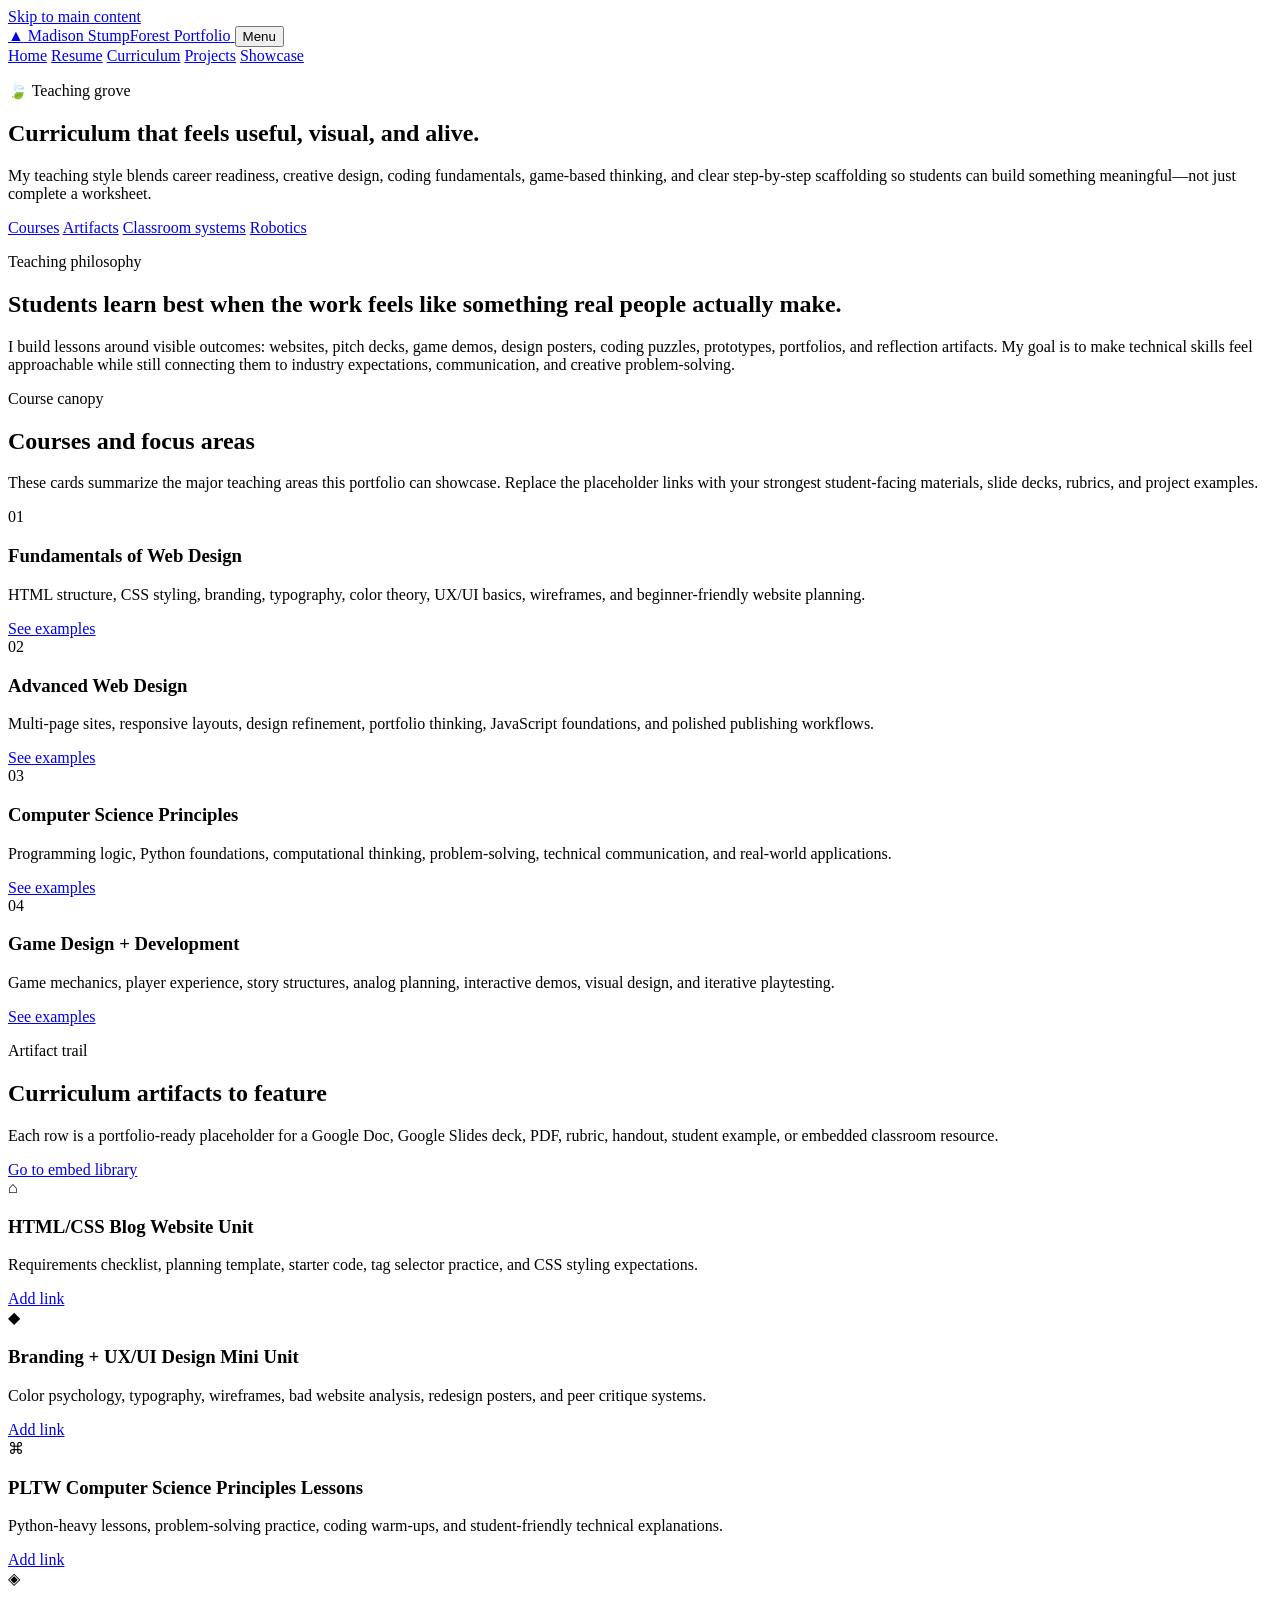
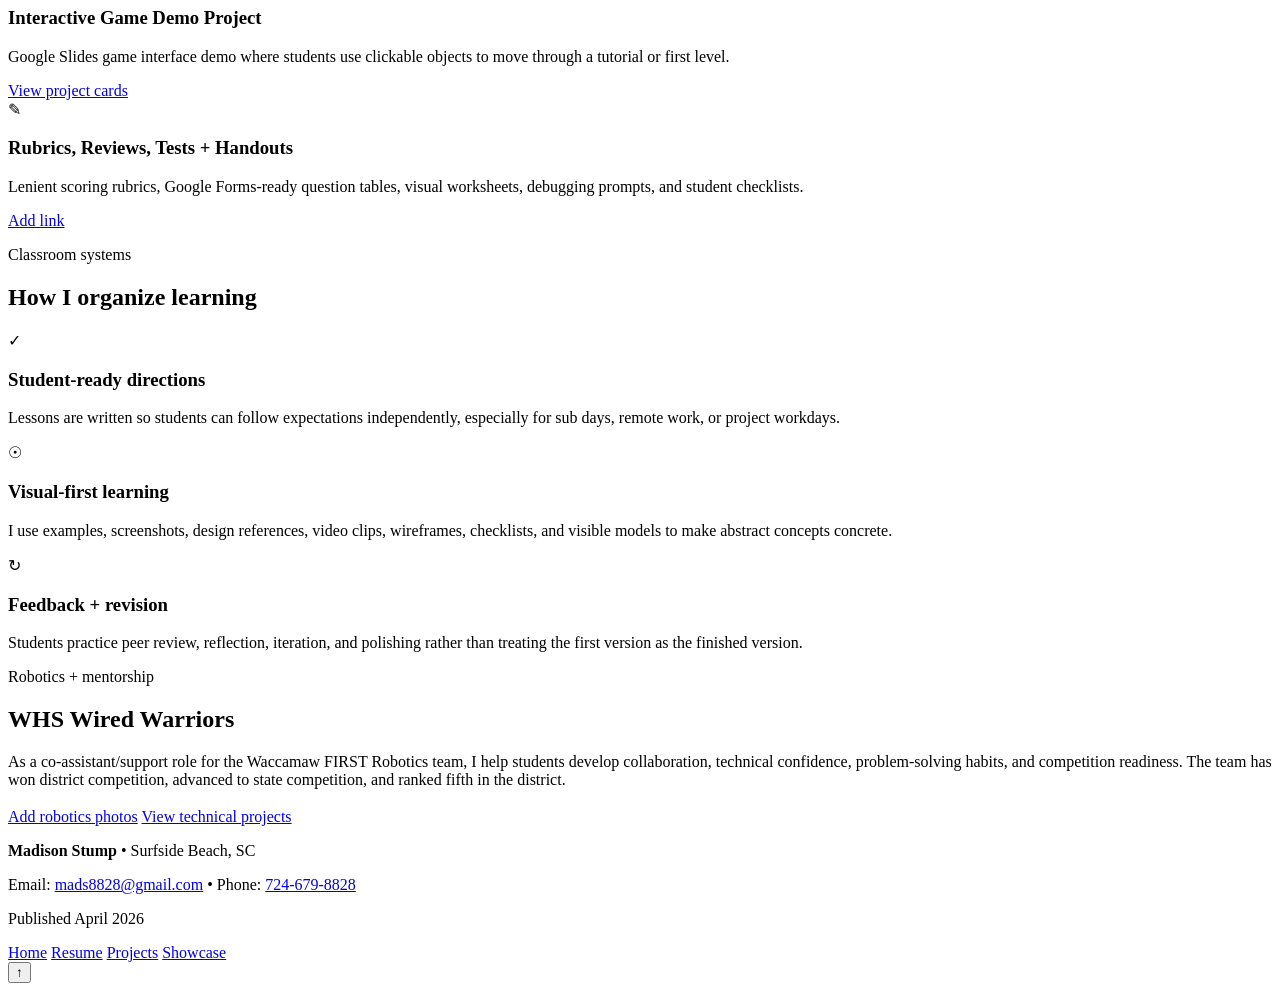
==== curriculum.html @ a7fad54f "Create curriculum.html" ====
<!DOCTYPE html>
<html lang="en">
<head>
  <meta charset="UTF-8" />
  <meta name="viewport" content="width=device-width, initial-scale=1.0" />
  <meta name="description" content="Madison Stump teaching and curriculum portfolio: web design, computer science, game design, robotics, classroom systems, and project-based learning." />
  <title>Curriculum | Madison Stump Forest Portfolio</title>
  <link rel="icon" href="assets/favicon.svg" type="image/svg+xml" />
  <link rel="stylesheet" href="styles.css" />
</head>
<body>
  <a class="skip-link" href="#main">Skip to main content</a>
  <div class="progress-bar" aria-hidden="true"></div>
  <header class="site-header">
    <div class="nav-wrap">
      <a class="brand" href="index.html" aria-label="Madison Stump home">
        <span class="brand-mark">▲</span>
        <span class="brand-text"><span class="brand-name">Madison Stump</span><span class="brand-subtitle">Forest Portfolio</span></span>
      </a>
      <button class="nav-toggle" type="button" aria-expanded="false" aria-controls="site-navigation">Menu</button>
      <nav class="trail-nav" id="site-navigation" aria-label="Main navigation">
        <a href="index.html">Home</a>
        <a href="resume.html">Resume</a>
        <a href="curriculum.html">Curriculum</a>
        <a href="projects.html">Projects</a>
        <a href="showcase.html">Showcase</a>
      </nav>
    </div>
  </header>

  <main id="main">
    <section class="hero compact">
      <div class="hero-copy reveal">
        <p class="eyebrow">🍃 Teaching grove</p>
        <h1 class="page-title">Curriculum that feels <span>useful, visual, and alive.</span></h1>
        <p class="lead">My teaching style blends career readiness, creative design, coding fundamentals, game-based thinking, and clear step-by-step scaffolding so students can build something meaningful—not just complete a worksheet.</p>
        <div class="anchor-buttons">
          <a class="small-button" href="#courses">Courses</a>
          <a class="small-button" href="#curriculum-artifacts">Artifacts</a>
          <a class="small-button" href="#classroom-systems">Classroom systems</a>
          <a class="small-button" href="#robotics">Robotics</a>
        </div>
      </div>
    </section>

    <section class="section" id="teaching-philosophy">
      <div class="glass-panel reveal">
        <p class="section-kicker">Teaching philosophy</p>
        <h2>Students learn best when the work feels like something real people actually make.</h2>
        <p class="section-intro">I build lessons around visible outcomes: websites, pitch decks, game demos, design posters, coding puzzles, prototypes, portfolios, and reflection artifacts. My goal is to make technical skills feel approachable while still connecting them to industry expectations, communication, and creative problem-solving.</p>
      </div>
    </section>

    <section class="section" id="courses">
      <div class="section-header reveal">
        <div>
          <p class="section-kicker">Course canopy</p>
          <h2>Courses and focus areas</h2>
          <p class="section-intro">These cards summarize the major teaching areas this portfolio can showcase. Replace the placeholder links with your strongest student-facing materials, slide decks, rubrics, and project examples.</p>
        </div>
      </div>
      <div class="curriculum-map">
        <article class="card course-card reveal">
          <div>
            <div class="number">01</div>
            <h3>Fundamentals of Web Design</h3>
            <p>HTML structure, CSS styling, branding, typography, color theory, UX/UI basics, wireframes, and beginner-friendly website planning.</p>
          </div>
          <a class="small-button" href="#web-design">See examples</a>
        </article>
        <article class="card course-card reveal">
          <div>
            <div class="number">02</div>
            <h3>Advanced Web Design</h3>
            <p>Multi-page sites, responsive layouts, design refinement, portfolio thinking, JavaScript foundations, and polished publishing workflows.</p>
          </div>
          <a class="small-button" href="#web-design">See examples</a>
        </article>
        <article class="card course-card reveal">
          <div>
            <div class="number">03</div>
            <h3>Computer Science Principles</h3>
            <p>Programming logic, Python foundations, computational thinking, problem-solving, technical communication, and real-world applications.</p>
          </div>
          <a class="small-button" href="#computer-science">See examples</a>
        </article>
        <article class="card course-card reveal" id="game-design">
          <div>
            <div class="number">04</div>
            <h3>Game Design + Development</h3>
            <p>Game mechanics, player experience, story structures, analog planning, interactive demos, visual design, and iterative playtesting.</p>
          </div>
          <a class="small-button" href="#game-artifacts">See examples</a>
        </article>
      </div>
    </section>

    <section class="section" id="curriculum-artifacts">
      <div class="section-header reveal">
        <div>
          <p class="section-kicker">Artifact trail</p>
          <h2>Curriculum artifacts to feature</h2>
          <p class="section-intro">Each row is a portfolio-ready placeholder for a Google Doc, Google Slides deck, PDF, rubric, handout, student example, or embedded classroom resource.</p>
        </div>
        <a class="ghost-button" href="showcase.html#embedded-work">Go to embed library</a>
      </div>
      <div class="artifact-list">
        <article class="artifact-item reveal" id="web-design">
          <div class="artifact-icon">⌂</div>
          <div>
            <h3>HTML/CSS Blog Website Unit</h3>
            <p>Requirements checklist, planning template, starter code, tag selector practice, and CSS styling expectations.</p>
          </div>
          <a class="small-button" href="showcase.html#slides-embed">Add link</a>
        </article>
        <article class="artifact-item reveal">
          <div class="artifact-icon">◆</div>
          <div>
            <h3>Branding + UX/UI Design Mini Unit</h3>
            <p>Color psychology, typography, wireframes, bad website analysis, redesign posters, and peer critique systems.</p>
          </div>
          <a class="small-button" href="showcase.html#doc-embed">Add link</a>
        </article>
        <article class="artifact-item reveal" id="computer-science">
          <div class="artifact-icon">⌘</div>
          <div>
            <h3>PLTW Computer Science Principles Lessons</h3>
            <p>Python-heavy lessons, problem-solving practice, coding warm-ups, and student-friendly technical explanations.</p>
          </div>
          <a class="small-button" href="showcase.html#video-embed">Add link</a>
        </article>
        <article class="artifact-item reveal" id="game-artifacts">
          <div class="artifact-icon">◈</div>
          <div>
            <h3>Interactive Game Demo Project</h3>
            <p>Google Slides game interface demo where students use clickable objects to move through a tutorial or first level.</p>
          </div>
          <a class="small-button" href="projects.html#game-design-projects">View project cards</a>
        </article>
        <article class="artifact-item reveal">
          <div class="artifact-icon">✎</div>
          <div>
            <h3>Rubrics, Reviews, Tests + Handouts</h3>
            <p>Lenient scoring rubrics, Google Forms-ready question tables, visual worksheets, debugging prompts, and student checklists.</p>
          </div>
          <a class="small-button" href="showcase.html#docs-gallery">Add link</a>
        </article>
      </div>
    </section>

    <section class="section" id="classroom-systems">
      <div class="section-header reveal">
        <div>
          <p class="section-kicker">Classroom systems</p>
          <h2>How I organize learning</h2>
        </div>
      </div>
      <div class="grid-3">
        <article class="card reveal">
          <div class="icon-badge">✓</div>
          <h3>Student-ready directions</h3>
          <p>Lessons are written so students can follow expectations independently, especially for sub days, remote work, or project workdays.</p>
        </article>
        <article class="card reveal">
          <div class="icon-badge">☉</div>
          <h3>Visual-first learning</h3>
          <p>I use examples, screenshots, design references, video clips, wireframes, checklists, and visible models to make abstract concepts concrete.</p>
        </article>
        <article class="card reveal">
          <div class="icon-badge">↻</div>
          <h3>Feedback + revision</h3>
          <p>Students practice peer review, reflection, iteration, and polishing rather than treating the first version as the finished version.</p>
        </article>
      </div>
    </section>

    <section class="section" id="robotics">
      <div class="glass-panel reveal">
        <p class="section-kicker">Robotics + mentorship</p>
        <h2>WHS Wired Warriors</h2>
        <p class="section-intro">As a co-assistant/support role for the Waccamaw FIRST Robotics team, I help students develop collaboration, technical confidence, problem-solving habits, and competition readiness. The team has won district competition, advanced to state competition, and ranked fifth in the district.</p>
        <div class="button-row" style="margin-top:1.2rem">
          <a class="forest-button" href="showcase.html#image-gallery">Add robotics photos</a>
          <a class="ghost-button" href="projects.html#technical-projects">View technical projects</a>
        </div>
      </div>
    </section>
  </main>

  <footer class="site-footer">
    <div class="footer-inner">
      <div>
        <p><strong>Madison Stump</strong> • Surfside Beach, SC</p>
        <p>Email: <a href="mailto:mads8828@gmail.com">mads8828@gmail.com</a> • Phone: <a href="tel:17246798828">724-679-8828</a></p>
        <p>Published April 2026</p>
      </div>
      <div class="footer-links">
        <a href="index.html">Home</a>
        <a href="resume.html">Resume</a>
        <a href="projects.html">Projects</a>
        <a href="showcase.html">Showcase</a>
      </div>
    </div>
  </footer>
  <button class="back-to-top" type="button" aria-label="Back to top">↑</button>
  <script src="script.js"></script>
</body>
</html>
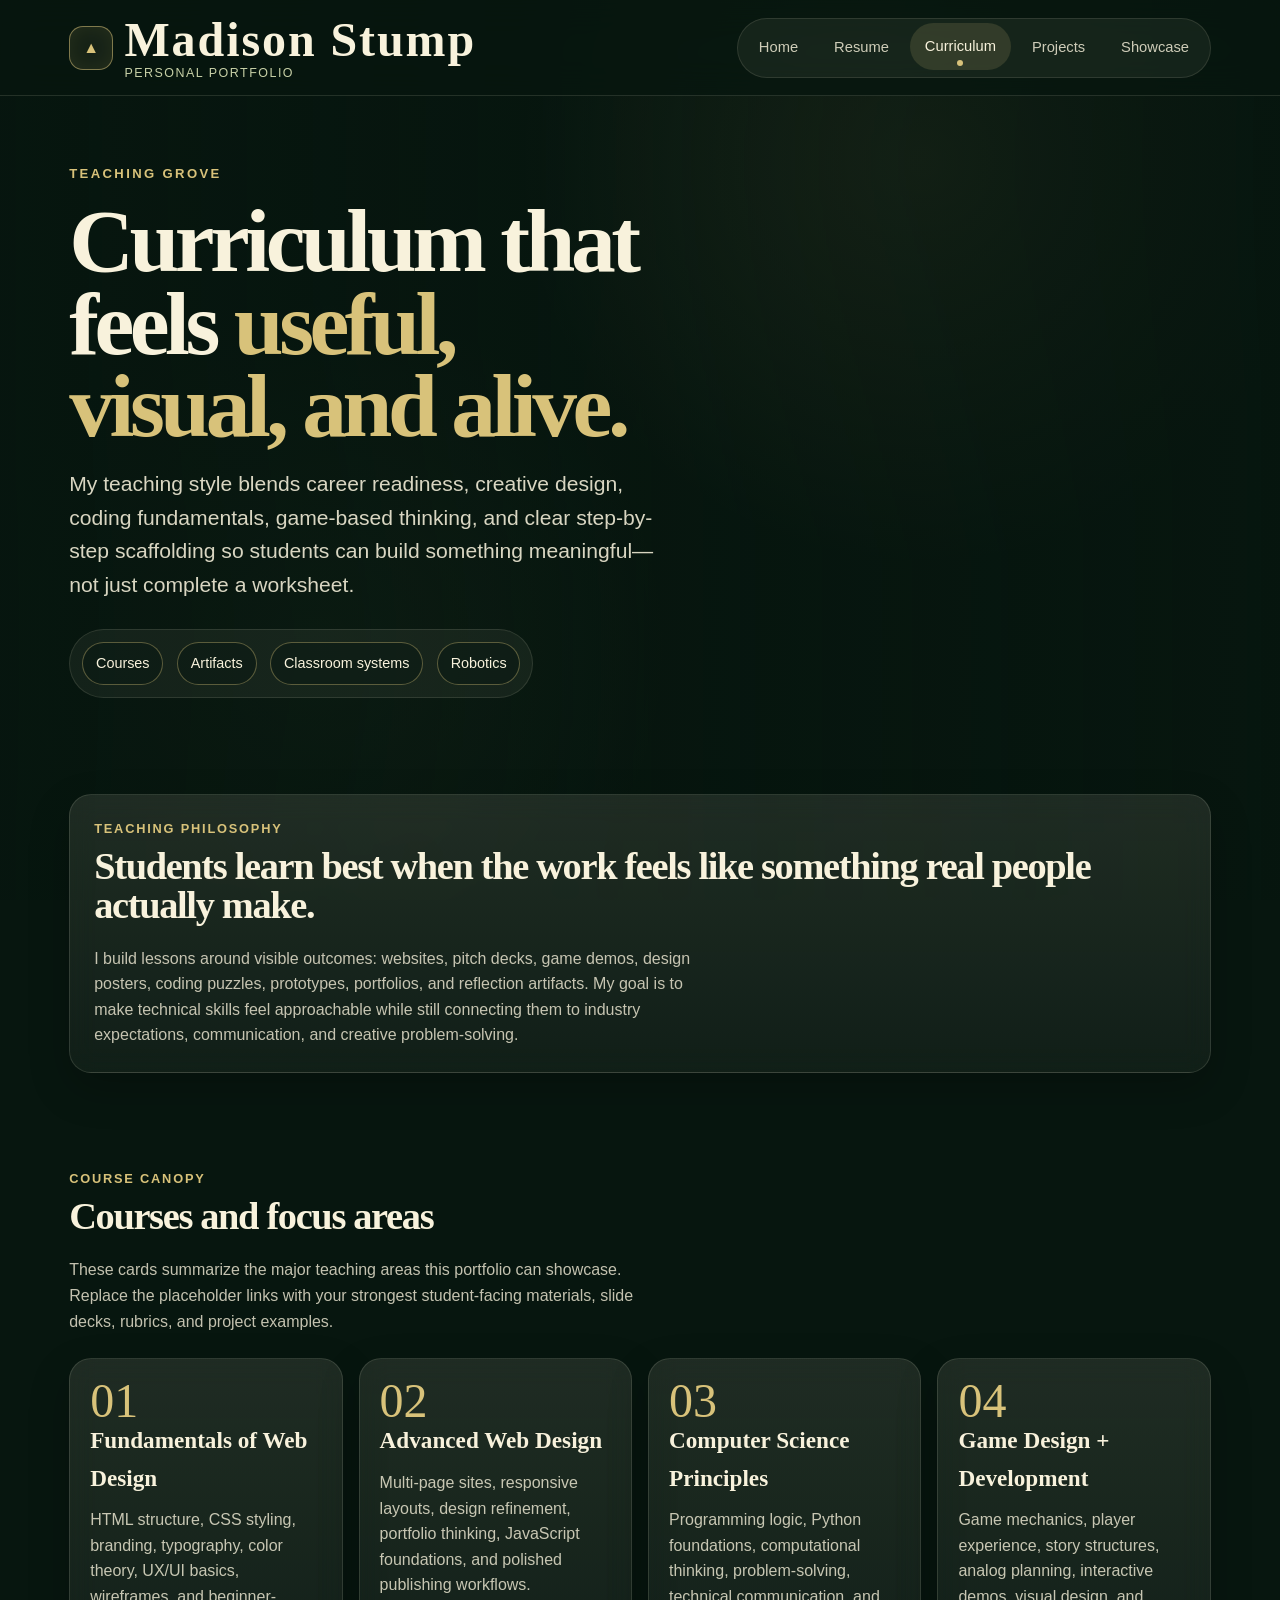
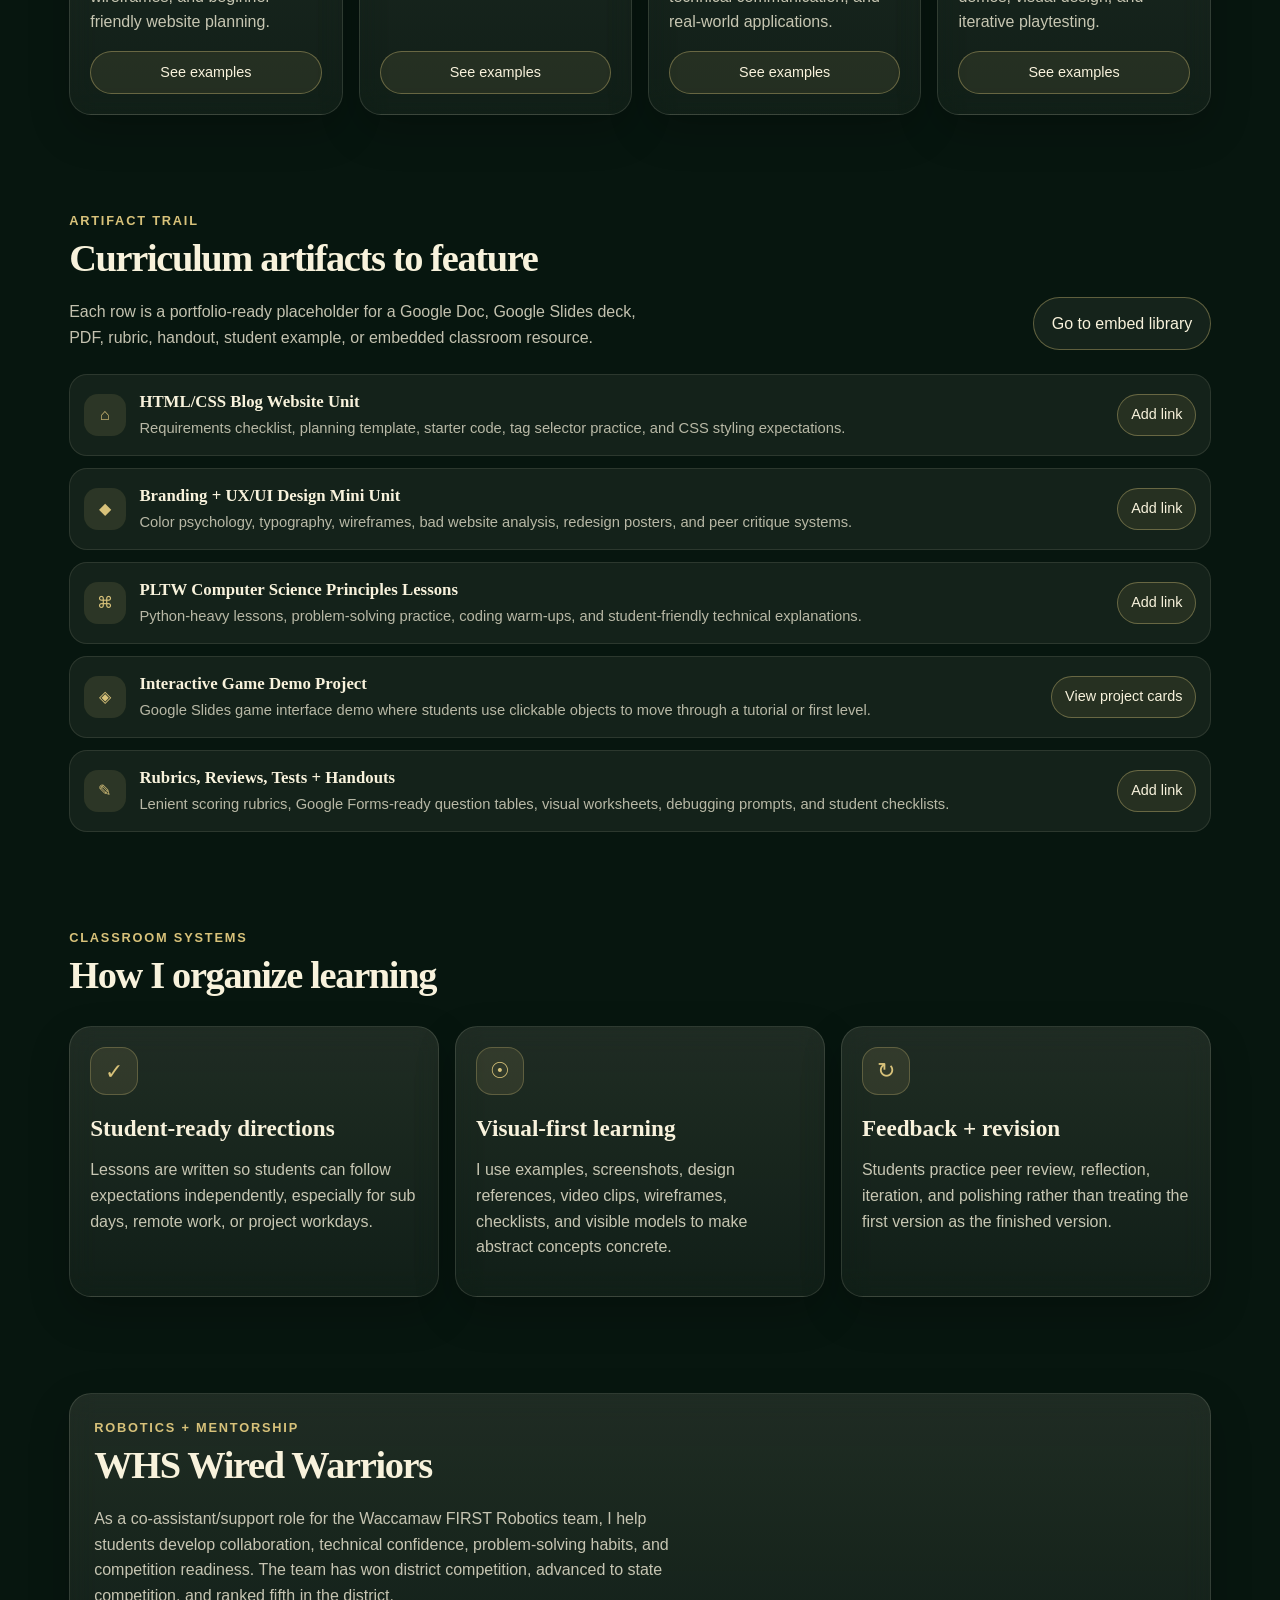
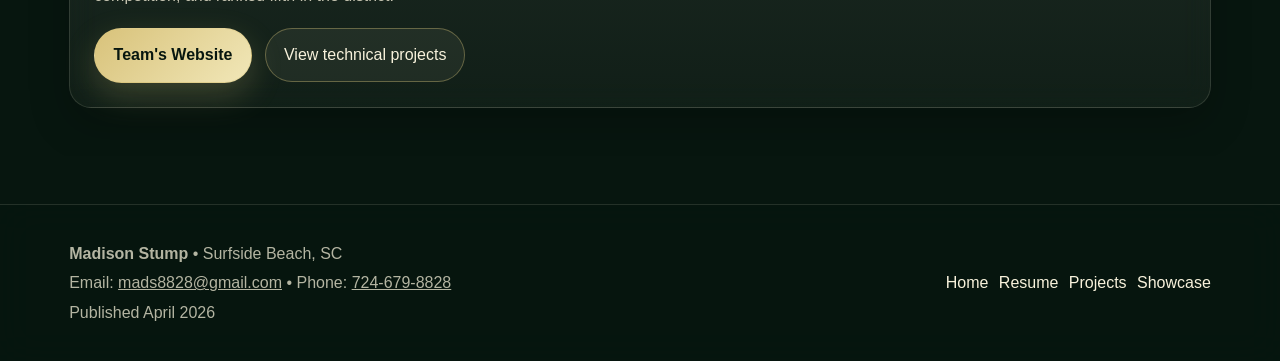
==== commit 8832d0ea: "Update curriculum.html" ====
--- a/curriculum.html
+++ b/curriculum.html
@@ -4,7 +4,7 @@
   <meta charset="UTF-8" />
   <meta name="viewport" content="width=device-width, initial-scale=1.0" />
   <meta name="description" content="Madison Stump teaching and curriculum portfolio: web design, computer science, game design, robotics, classroom systems, and project-based learning." />
-  <title>Curriculum | Madison Stump Forest Portfolio</title>
+  <title>Curriculum | Madison Stump Portfolio</title>
   <link rel="icon" href="assets/favicon.svg" type="image/svg+xml" />
   <link rel="stylesheet" href="styles.css" />
 </head>
@@ -15,7 +15,7 @@
     <div class="nav-wrap">
       <a class="brand" href="index.html" aria-label="Madison Stump home">
         <span class="brand-mark">▲</span>
-        <span class="brand-text"><span class="brand-name">Madison Stump</span><span class="brand-subtitle">Forest Portfolio</span></span>
+        <span class="brand-text"><span class="brand-name">Madison Stump</span><span class="brand-subtitle">Personal Portfolio</span></span>
       </a>
       <button class="nav-toggle" type="button" aria-expanded="false" aria-controls="site-navigation">Menu</button>
       <nav class="trail-nav" id="site-navigation" aria-label="Main navigation">
@@ -31,7 +31,7 @@
   <main id="main">
     <section class="hero compact">
       <div class="hero-copy reveal">
-        <p class="eyebrow">🍃 Teaching grove</p>
+        <p class="eyebrow">Teaching grove</p>
         <h1 class="page-title">Curriculum that feels <span>useful, visual, and alive.</span></h1>
         <p class="lead">My teaching style blends career readiness, creative design, coding fundamentals, game-based thinking, and clear step-by-step scaffolding so students can build something meaningful—not just complete a worksheet.</p>
         <div class="anchor-buttons">
@@ -179,8 +179,9 @@
         <p class="section-kicker">Robotics + mentorship</p>
         <h2>WHS Wired Warriors</h2>
         <p class="section-intro">As a co-assistant/support role for the Waccamaw FIRST Robotics team, I help students develop collaboration, technical confidence, problem-solving habits, and competition readiness. The team has won district competition, advanced to state competition, and ranked fifth in the district.</p>
+        
         <div class="button-row" style="margin-top:1.2rem">
-          <a class="forest-button" href="showcase.html#image-gallery">Add robotics photos</a>
+          <a class="forest-button" href="https://sites.google.com/gcsd.k12.sc.us/whsrobotics/home">Team's Website</a>
           <a class="ghost-button" href="projects.html#technical-projects">View technical projects</a>
         </div>
       </div>
--- a/styles.css
+++ b/styles.css
@@ -0,0 +1,732 @@
+/*
+  Madison Stump Forest Portfolio
+  Editable notes:
+  1. Replace placeholder images in /assets with your own forest overhead photos, project screenshots, and thumbnails.
+  2. Replace placeholder iframe blocks with Google Slides, Docs, YouTube, or Canva embed code.
+  3. Change links marked href="#" to your published work links.
+*/
+
+:root {
+  --pine-950: #07160f;
+  --pine-900: #0a1b12;
+  --pine-850: #102417;
+  --pine-800: #132d20;
+  --pine-700: #1d3e2d;
+  --pine-600: #294f39;
+  --fern-500: #456f4f;
+  --moss-400: #7f965f;
+  --lichen-300: #c7d0a7;
+  --gold-400: #d8c27a;
+  --cream-100: #f8f2dc;
+  --mist: rgba(248, 242, 220, 0.82);
+  --glass: rgba(9, 25, 16, 0.72);
+  --glass-strong: rgba(7, 22, 15, 0.88);
+  --shadow: 0 24px 70px rgba(0, 0, 0, 0.42);
+  --soft-shadow: 0 16px 40px rgba(0, 0, 0, 0.22);
+  --radius-xl: 30px;
+  --radius-lg: 22px;
+  --radius-md: 16px;
+  --serif: Georgia, "Times New Roman", serif;
+  --sans: "Trebuchet MS", Arial, sans-serif;
+  --mono: "Courier New", monospace;
+}
+
+* { box-sizing: border-box; }
+html { scroll-behavior: smooth; }
+body {
+  margin: 0;
+  color: var(--cream-100);
+  font-family: var(--sans);
+  background: var(--pine-950) url("assets/forest-canopy.svg") center / cover fixed;
+  line-height: 1.6;
+  min-height: 100vh;
+}
+body::before {
+  content: "";
+  position: fixed;
+  inset: 0;
+  pointer-events: none;
+  background:
+    linear-gradient(90deg, rgba(7,22,15,.92), rgba(7,22,15,.54), rgba(7,22,15,.88)),
+    radial-gradient(circle at 72% 18%, rgba(216,194,122,.18), transparent 34%),
+    radial-gradient(circle at 25% 72%, rgba(127,150,95,.12), transparent 30%);
+  z-index: -1;
+}
+
+a { color: inherit; }
+img { max-width: 100%; display: block; }
+button, input, textarea { font: inherit; }
+
+.skip-link {
+  position: fixed;
+  left: 1rem;
+  top: -200px;
+  z-index: 999;
+  background: var(--gold-400);
+  color: var(--pine-950);
+  padding: .8rem 1rem;
+  border-radius: 999px;
+  transition: top .2s ease;
+}
+.skip-link:focus { top: 1rem; }
+
+.progress-bar {
+  position: fixed;
+  inset: 0 auto auto 0;
+  width: 0;
+  height: 4px;
+  background: linear-gradient(90deg, var(--gold-400), var(--lichen-300));
+  z-index: 1000;
+  box-shadow: 0 0 18px rgba(216,194,122,.7);
+}
+
+.site-header {
+  position: sticky;
+  top: 0;
+  z-index: 80;
+  backdrop-filter: blur(18px);
+  background: rgba(7, 22, 15, .78);
+  border-bottom: 1px solid rgba(248, 242, 220, .12);
+}
+
+.nav-wrap {
+  max-width: 1180px;
+  margin: 0 auto;
+  padding: .9rem 1.2rem;
+  display: flex;
+  align-items: center;
+  justify-content: space-between;
+  gap: 1rem;
+}
+
+.brand {
+  display: inline-flex;
+  align-items: center;
+  gap: .7rem;
+  text-decoration: none;
+  min-width: max-content;
+}
+.brand-mark {
+  width: 44px;
+  height: 44px;
+  display: grid;
+  place-items: center;
+  color: var(--gold-400);
+  border: 1px solid rgba(216,194,122,.55);
+  background: rgba(216,194,122,.08);
+  border-radius: 14px;
+  box-shadow: inset 0 0 20px rgba(216,194,122,.08);
+}
+.brand-text { display: grid; line-height: 1.1; }
+.brand-name {
+  font-family: var(--serif);
+  letter-spacing: .04em;
+  font-size: 3rem;
+  font-weight: 700;
+}
+.brand-subtitle {
+  color: var(--lichen-300);
+  font-size: .78rem;
+  letter-spacing: .12em;
+  text-transform: uppercase;
+}
+
+.nav-toggle {
+  display: none;
+  background: transparent;
+  border: 1px solid rgba(248,242,220,.25);
+  color: var(--cream-100);
+  border-radius: 999px;
+  padding: .65rem .95rem;
+  cursor: pointer;
+}
+
+.trail-nav {
+  display: flex;
+  align-items: center;
+  gap: .35rem;
+  padding: .35rem;
+  border-radius: 999px;
+  background: rgba(248,242,220,.06);
+  border: 1px solid rgba(248,242,220,.11);
+}
+.trail-nav a {
+  position: relative;
+  text-decoration: none;
+  color: var(--mist);
+  padding: .72rem .95rem;
+  border-radius: 999px;
+  transition: color .2s ease, background .2s ease, transform .2s ease;
+  font-size: .92rem;
+}
+.trail-nav a:hover,
+.trail-nav a.active {
+  color: var(--cream-100);
+  background: rgba(216,194,122,.15);
+  transform: translateY(-1px);
+}
+.trail-nav a.active::after {
+  content: "";
+  position: absolute;
+  left: 50%;
+  bottom: .25rem;
+  width: 6px;
+  height: 6px;
+  transform: translateX(-50%);
+  border-radius: 999px;
+  background: var(--gold-400);
+}
+
+main { overflow: hidden; }
+.section, .hero {
+  max-width: 1180px;
+  margin: 0 auto;
+  padding: 3rem 1.2rem;
+}
+.hero {
+  min-height: calc(100vh - 84px);
+  display: grid;
+  grid-template-columns: 1.1fr .9fr;
+  align-items: center;
+  gap: 2.5rem;
+}
+.hero.compact {
+  min-height: 54vh;
+  padding-top: 4rem;
+  padding-bottom: 3rem;
+}
+.eyebrow {
+  display: inline-flex;
+  align-items: center;
+  gap: .55rem;
+  color: var(--gold-400);
+  text-transform: uppercase;
+  letter-spacing: .18em;
+  font-size: .82rem;
+  font-weight: 800;
+  margin: 0 0 1rem;
+}
+.hero h1, .page-title {
+  font-family: var(--serif);
+  font-size: clamp(3rem, 7vw, 6.8rem);
+  line-height: .92;
+  margin: 0 0 1.2rem;
+  letter-spacing: -.05em;
+}
+.hero h1 span, .page-title span { color: var(--gold-400); }
+.profile-card {
+  position: relative;
+  border-radius: var(--radius-xl);
+  padding: 1.5rem;
+  background: linear-gradient(180deg, rgba(248,242,220,.11), rgba(248,242,220,.04));
+  border: 1px solid rgba(248,242,220,.14);
+  box-shadow: var(--shadow);
+  overflow: hidden;
+  display: flex;
+  align-items: center;
+  justify-content: center;
+}
+.profile-image {
+  border-radius: calc(var(--radius-xl) - 8px);
+  height: 100%;
+  width: 100%;
+  object-fit: cover;
+}
+.lead {
+  font-size: clamp(1.05rem, 1.8vw, 1.32rem);
+  color: rgba(248,242,220,.87);
+  max-width: 68ch;
+  margin: 0 0 1.7rem;
+}
+.hero-actions, .button-row, .anchor-buttons {
+  display: flex;
+  flex-wrap: wrap;
+  gap: .85rem;
+  align-items: center;
+}
+
+.forest-button,
+.ghost-button,
+.small-button,
+.filter-button {
+  display: inline-flex;
+  align-items: center;
+  justify-content: center;
+  gap: .55rem;
+  min-height: 46px;
+  border-radius: 999px;
+  text-decoration: none;
+  border: 1px solid rgba(216,194,122,.38);
+  cursor: pointer;
+  transition: transform .18s ease, box-shadow .18s ease, background .18s ease, border .18s ease;
+  white-space: nowrap;
+}
+.forest-button {
+  color: var(--pine-950);
+  background: linear-gradient(135deg, var(--gold-400), #f1e7b8);
+  box-shadow: 0 12px 32px rgba(216,194,122,.22);
+  padding: .85rem 1.15rem;
+  font-weight: 900;
+}
+.ghost-button {
+  color: var(--cream-100);
+  background: rgba(248,242,220,.06);
+  padding: .82rem 1.1rem;
+}
+.small-button {
+  min-height: 38px;
+  padding: .55rem .8rem;
+  background: rgba(216,194,122,.09);
+  color: var(--cream-100);
+  font-size: .9rem;
+}
+.forest-button:hover,
+.ghost-button:hover,
+.small-button:hover,
+.filter-button:hover {
+  transform: translateY(-2px);
+  box-shadow: 0 14px 35px rgba(0,0,0,.23);
+  border-color: rgba(248,242,220,.38);
+}
+
+.hero-card {
+  position: relative;
+  border-radius: var(--radius-xl);
+  padding: 1.5rem;
+  background: linear-gradient(180deg, rgba(248,242,220,.11), rgba(248,242,220,.04));
+  border: 1px solid rgba(248,242,220,.14);
+  box-shadow: var(--shadow);
+  overflow: hidden;
+}
+.hero-card::before {
+  content: "";
+  position: absolute;
+  inset: -80px;
+  background: radial-gradient(circle, rgba(216,194,122,.2), transparent 45%);
+  transform: translate(22%, -20%);
+}
+.hero-card-inner {
+  position: relative;
+  border-radius: calc(var(--radius-xl) - 8px);
+  background: var(--glass-strong);
+  min-height: 520px;
+  padding: 1rem;
+  padding-right: 2rem;
+  display: grid;
+  align-content: space-between;
+  overflow: hidden;
+  text-align:left;
+}
+.hero-card-inner::after {
+  content: "";
+  position: absolute;
+  inset: 0;
+  background:
+    linear-gradient(180deg, rgba(7,22,15,.12), rgba(7,22,15,.78)),
+    url("assets/forest-canopy.svg") center / cover;
+  opacity: .38;
+  z-index: 0;
+}
+.hero-card-inner > * { position: relative; z-index: 1; }
+.stat-cluster {
+  display: grid;
+  grid-template-columns: repeat(2, minmax(0, 1fr));
+  gap: .5rem;
+}
+.stat {
+  padding: 1.5rem;
+  border: 1px solid rgba(248,242,220,.14);
+  background: rgba(248,242,220,.07);
+  border-radius: 18px;
+  text-align: center;
+  margin: 0 auto;
+}
+.stat strong {
+  display: block;
+  color: var(--gold-400);
+  font-family: var(--serif);
+  font-size: 1.95rem;
+  line-height: 1;
+}
+.stat span { color: rgba(248,242,220,.8); font-size: .86rem; }
+
+.section-header {
+  display: flex;
+  align-items: end;
+  justify-content: space-between;
+  gap: 1.5rem;
+  margin-bottom: 1.5rem;
+}
+.section-kicker {
+  color: var(--gold-400);
+  text-transform: uppercase;
+  font-weight: 900;
+  letter-spacing: .14em;
+  font-size: .8rem;
+  margin: 0 0 .5rem;
+}
+.section h2, .section-title {
+  font-family: var(--serif);
+  font-size: clamp(1.5rem, 3vw, 2.8rem);
+  line-height: 1;
+  margin: 0;
+  letter-spacing: -.035em;
+  padding-bottom: 0.5rem;
+
+}
+.section-intro {
+  color: rgba(248,242,220,.78);
+  max-width: 68ch;
+  margin: .85rem 0 0;
+}
+
+.glass-panel,
+.card,
+.resume-block,
+.embed-card,
+.project-card,
+.timeline-item,
+.skill-card,
+.current-card,
+.contact-card {
+  border: 1px solid rgba(248,242,220,.13);
+  background: linear-gradient(180deg, rgba(248,242,220,.1), rgba(248,242,220,.045));
+  box-shadow: var(--soft-shadow);
+  border-radius: var(--radius-lg);
+  backdrop-filter: blur(14px);
+}
+.glass-panel { padding: 1.5rem; }
+.grid-3 { display: grid; grid-template-columns: repeat(3, minmax(0, 1fr)); gap: 1rem; }
+.grid-2 { display: grid; grid-template-columns: repeat(2, minmax(0, 1fr)); gap: 1rem; }
+.card, .skill-card { padding: 1.25rem; }
+.card h3, .skill-card h3, .project-card h3, .current-card h3, .embed-card h3, .resume-block h3 { margin: 0 0 .65rem; font-family: var(--serif); font-size: 1.45rem; }
+.card p, .skill-card p, .project-card p, .current-card p, .embed-card p, .resume-block p { color: rgba(248,242,220,.79); margin: 0 0 1rem; }
+.icon-badge {
+  width: 48px;
+  height: 48px;
+  display: grid;
+  place-items: center;
+  border-radius: 16px;
+  margin-bottom: .9rem;
+  color: var(--gold-400);
+  background: rgba(216,194,122,.11);
+  border: 1px solid rgba(216,194,122,.28);
+  font-size: 1.4rem;
+}
+
+.quick-paths {
+  display: grid;
+  grid-template-columns: repeat(3, minmax(0, 1fr));
+  gap: 1rem;
+}
+.path-card {
+  position: relative;
+  min-height: 250px;
+  overflow: hidden;
+  border-radius: var(--radius-xl);
+  border: 1px solid rgba(248,242,220,.13);
+  background: rgba(7,22,15,.78);
+  text-decoration: none;
+  padding: 1.35rem;
+  display: grid;
+  align-content: end;
+  box-shadow: var(--soft-shadow);
+}
+.path-card::before {
+  content: "";
+  position: absolute;
+  inset: 0;
+  background: linear-gradient(180deg, transparent, rgba(7,22,15,.92)), url("assets/forest-canopy.svg") center / cover;
+  opacity: .58;
+  transition: transform .35s ease, opacity .35s ease;
+}
+.path-card:hover::before { transform: scale(1.07); opacity: .76; }
+.path-card > * { position: relative; z-index: 1; }
+.path-card h3 { font-family: var(--serif); font-size: 1.7rem; margin: 0 0 .4rem; }
+.path-card p { color: rgba(248,242,220,.8); margin: 0 0 1rem; }
+.path-label { color: var(--gold-400); font-weight: 900; }
+
+.current-grid { display: grid; grid-template-columns: repeat(2, minmax(0, 1fr)); gap: 1rem; }
+.current-card { display: grid; grid-template-columns: .9fr 1.1fr; overflow: hidden; }
+.current-card img { height: 100%; object-fit: cover; background: var(--pine-900); }
+.current-body { padding: 1.25rem; }
+.tag-list { display: flex; flex-wrap: wrap; gap: .45rem; margin: .6rem 0 1rem; }
+.tag {
+  display: inline-flex;
+  align-items: center;
+  border: 1px solid rgba(216,194,122,.24);
+  background: rgba(216,194,122,.08);
+  color: var(--lichen-300);
+  border-radius: 999px;
+  padding: .28rem .58rem;
+  font-size: .82rem;
+}
+
+.anchor-buttons {
+  margin-top: 1.2rem;
+  padding: .75rem;
+  border-radius: 999px;
+  border: 1px solid rgba(248,242,220,.11);
+  background: rgba(248,242,220,.055);
+  width: fit-content;
+  max-width: 100%;
+}
+.anchor-buttons .small-button { background: rgba(7,22,15,.4); }
+
+.resume-layout {
+  display: grid;
+  grid-template-columns: 320px 1fr;
+  gap: 1.3rem;
+  align-items: start;
+}
+.sidebar-panel {
+  position: sticky;
+  top: 105px;
+  padding: 1rem;
+  border-radius: var(--radius-lg);
+  border: 1px solid rgba(248,242,220,.13);
+  background: rgba(7,22,15,.76);
+  box-shadow: var(--soft-shadow);
+}
+.sidebar-panel h3 { font-family: var(--serif); margin: .2rem 0 .8rem; }
+.side-links { display: grid; gap: .45rem; }
+.side-links a {
+  text-decoration: none;
+  color: rgba(248,242,220,.82);
+  padding: .62rem .75rem;
+  border-radius: 14px;
+  border: 1px solid transparent;
+}
+.side-links a:hover,
+.side-links a.is-visible {
+  color: var(--cream-100);
+  background: rgba(216,194,122,.11);
+  border-color: rgba(216,194,122,.22);
+}
+.resume-stack { display: grid; gap: 1rem; }
+.resume-block { padding: 1.25rem; scroll-margin-top: 120px; }
+.resume-block ul, .clean-list { margin: .7rem 0 0; padding-left: 1.15rem; color: rgba(248,242,220,.84); }
+.resume-block li, .clean-list li { margin-bottom: .55rem; }
+.resume-meta { color: var(--gold-400); font-weight: 800; margin-bottom: .6rem; }
+.competency-cloud { display: flex; flex-wrap: wrap; gap: .55rem; }
+.competency-cloud span {
+  border: 1px solid rgba(248,242,220,.16);
+  background: rgba(248,242,220,.06);
+  border-radius: 999px;
+  padding: .5rem .7rem;
+  color: rgba(248,242,220,.86);
+}
+.timeline { display: grid; gap: 1rem; }
+.timeline-item { padding: 1.2rem; position: relative; overflow: hidden; }
+.timeline-item::before {
+  content: "";
+  position: absolute;
+  left: 0;
+  top: 0;
+  bottom: 0;
+  width: 5px;
+  background: var(--gold-400);
+}
+.timeline-item h3 { margin-left: .3rem; }
+.timeline-item p, .timeline-item ul { margin-left: .3rem; }
+
+.curriculum-map {
+  display: grid;
+  grid-template-columns: repeat(4, minmax(0, 1fr));
+  gap: 1rem;
+}
+.course-card {
+  min-height: 330px;
+  display: flex;
+  flex-direction: column;
+  justify-content: space-between;
+}
+.course-card .number {
+  font-family: var(--serif);
+  font-size: 3rem;
+  line-height: .9;
+  color: var(--gold-400);
+}
+.artifact-list { display: grid; gap: .8rem; }
+.artifact-item {
+  display: grid;
+  grid-template-columns: auto 1fr auto;
+  align-items: center;
+  gap: .85rem;
+  padding: .85rem;
+  border-radius: 18px;
+  background: rgba(248,242,220,.055);
+  border: 1px solid rgba(248,242,220,.1);
+}
+.artifact-icon {
+  width: 42px;
+  height: 42px;
+  display: grid;
+  place-items: center;
+  background: rgba(216,194,122,.12);
+  border-radius: 14px;
+  color: var(--gold-400);
+}
+.artifact-item h3 { font-size: 1.05rem; margin: 0 0 .1rem; font-family: var(--serif); }
+.artifact-item p { margin: 0; color: rgba(248,242,220,.72); font-size: .92rem; }
+
+.filter-bar {
+  display: flex;
+  gap: .55rem;
+  flex-wrap: wrap;
+  margin: 1rem 0 1.2rem;
+}
+.filter-button {
+  background: rgba(248,242,220,.06);
+  color: rgba(248,242,220,.83);
+  padding: .66rem .9rem;
+}
+.filter-button.active {
+  background: rgba(216,194,122,.18);
+  color: var(--cream-100);
+  border-color: rgba(216,194,122,.5);
+}
+.project-grid { display: grid; grid-template-columns: repeat(3, minmax(0, 1fr)); gap: 1rem; }
+.project-card { overflow: hidden; display: flex; flex-direction: column; }
+.project-card img { aspect-ratio: 16/10; object-fit: cover; background: var(--pine-900); }
+.project-body { padding: 1.15rem; flex: 1; display: flex; flex-direction: column; }
+.project-body .button-row { margin-top: auto; }
+.project-card[hidden] { display: none; }
+
+.embed-grid { display: grid; grid-template-columns: repeat(2, minmax(0, 1fr)); gap: 1rem; }
+.embed-card { overflow: hidden; }
+.embed-card img { aspect-ratio: 16 / 9; object-fit: cover; }
+.embed-body { padding: 1.15rem; }
+.embed-placeholder {
+  aspect-ratio: 16 / 9;
+  border-radius: 0;
+  background: var(--pine-900);
+  overflow: hidden;
+  position: relative;
+}
+.embed-placeholder iframe {
+  width: 100%;
+  height: 100%;
+  border: 0;
+}
+.code-note {
+  font-family: var(--mono);
+  font-size: .82rem;
+  color: var(--lichen-300);
+  padding: .9rem;
+  background: rgba(0,0,0,.24);
+  border-radius: 16px;
+  overflow-x: auto;
+  border: 1px solid rgba(248,242,220,.1);
+}
+
+.gallery-strip {
+  display: grid;
+  grid-template-columns: 1.4fr .8fr .8fr;
+  gap: 1rem;
+}
+.gallery-tile {
+  position: relative;
+  min-height: 280px;
+  overflow: hidden;
+  border-radius: var(--radius-lg);
+  border: 1px solid rgba(248,242,220,.13);
+  background: var(--pine-900);
+}
+.gallery-tile.tall { min-height: 450px; }
+.gallery-tile img { width: 100%; height: 100%; object-fit: cover; opacity: .8; }
+.gallery-caption {
+  position: absolute;
+  inset: auto 1rem 1rem 1rem;
+  padding: .9rem;
+  border-radius: 16px;
+  background: rgba(7,22,15,.78);
+  border: 1px solid rgba(248,242,220,.12);
+}
+.gallery-caption h3 { margin: 0 0 .2rem; font-family: var(--serif); }
+.gallery-caption p { margin: 0; color: rgba(248,242,220,.75); }
+
+.contact-grid { display: grid; grid-template-columns: 1fr 1fr 1fr; gap: 1rem; }
+.contact-card { padding: 1.1rem; }
+.contact-card strong { display: block; color: var(--gold-400); margin-bottom: .25rem; }
+.contact-card a { color: rgba(248,242,220,.87); }
+.copy-status { color: var(--lichen-300); font-size: .9rem; min-height: 1.3rem; margin-top: .5rem; }
+
+.site-footer {
+  border-top: 1px solid rgba(248,242,220,.12);
+  background: rgba(7,22,15,.84);
+  backdrop-filter: blur(18px);
+  margin-top: 3rem;
+}
+.footer-inner {
+  max-width: 1180px;
+  margin: 0 auto;
+  padding: 2rem 1.2rem;
+  display: grid;
+  grid-template-columns: 1.1fr 1fr;
+  gap: 1rem;
+  align-items: center;
+}
+.footer-inner p { margin: .25rem 0; color: rgba(248,242,220,.72); }
+.footer-links { display: flex; flex-wrap: wrap; gap: .65rem; justify-content: end; }
+.footer-links a { color: var(--cream-100); text-decoration: none; }
+
+.reveal { opacity: 0; transform: translateY(18px); transition: opacity .55s ease, transform .55s ease; }
+.reveal.visible { opacity: 1; transform: translateY(0); }
+
+.back-to-top {
+  position: fixed;
+  right: 1rem;
+  bottom: 1rem;
+  z-index: 70;
+  width: 48px;
+  height: 48px;
+  border: 1px solid rgba(216,194,122,.36);
+  border-radius: 999px;
+  background: rgba(7,22,15,.78);
+  color: var(--gold-400);
+  cursor: pointer;
+  opacity: 0;
+  pointer-events: none;
+  transition: opacity .2s ease, transform .2s ease;
+}
+.back-to-top.show { opacity: 1; pointer-events: auto; }
+.back-to-top:hover { transform: translateY(-3px); }
+
+@media (max-width: 980px) {
+  .hero { grid-template-columns: 1fr; min-height: auto; }
+  .hero-card-inner { min-height: 430px; }
+  .grid-3, .quick-paths, .project-grid, .curriculum-map { grid-template-columns: repeat(2, minmax(0, 1fr)); }
+  .resume-layout { grid-template-columns: 1fr; }
+  .sidebar-panel { position: static; }
+  .contact-grid { grid-template-columns: 1fr; }
+}
+
+@media (max-width: 760px) {
+  .nav-toggle { display: inline-flex; }
+  .trail-nav {
+    position: absolute;
+    top: calc(100% + .5rem);
+    left: 1rem;
+    right: 1rem;
+    display: none;
+    flex-direction: column;
+    align-items: stretch;
+    border-radius: 22px;
+    padding: .8rem;
+    background: rgba(7,22,15,.96);
+  }
+  .trail-nav.open { display: flex; }
+  .trail-nav a { border-radius: 15px; }
+  .hero, .section { padding: 3.5rem 1rem; }
+  .grid-3, .grid-2, .quick-paths, .current-grid, .current-card, .project-grid, .embed-grid, .gallery-strip, .curriculum-map { grid-template-columns: 1fr; }
+  .footer-inner { grid-template-columns: 1fr; }
+  .footer-links { justify-content: start; }
+  .anchor-buttons { border-radius: 22px; }
+  .hero h1, .page-title { font-size: clamp(2.8rem, 16vw, 4.6rem); }
+  .stat-cluster { grid-template-columns: 1fr; }
+}
+
+@media (prefers-reduced-motion: reduce) {
+  *, *::before, *::after { scroll-behavior: auto !important; transition: none !important; animation: none !important; }
+}
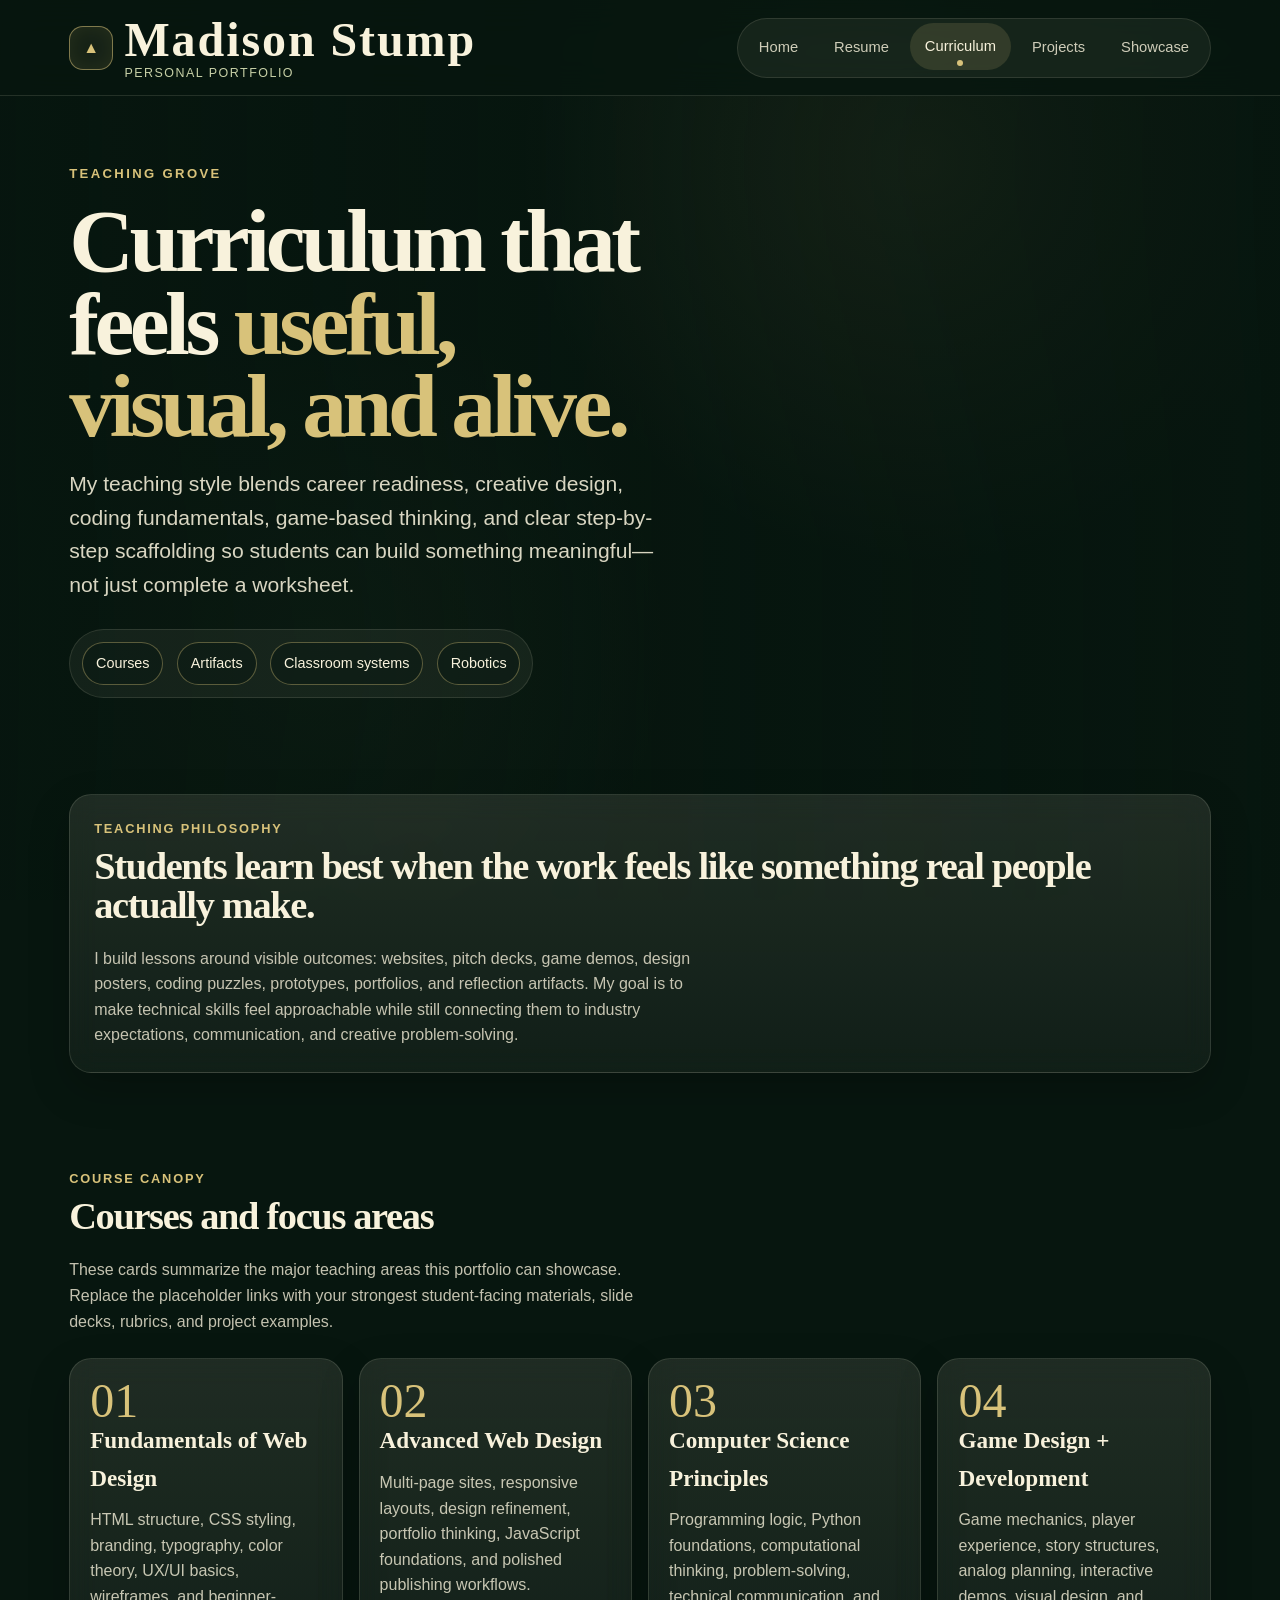
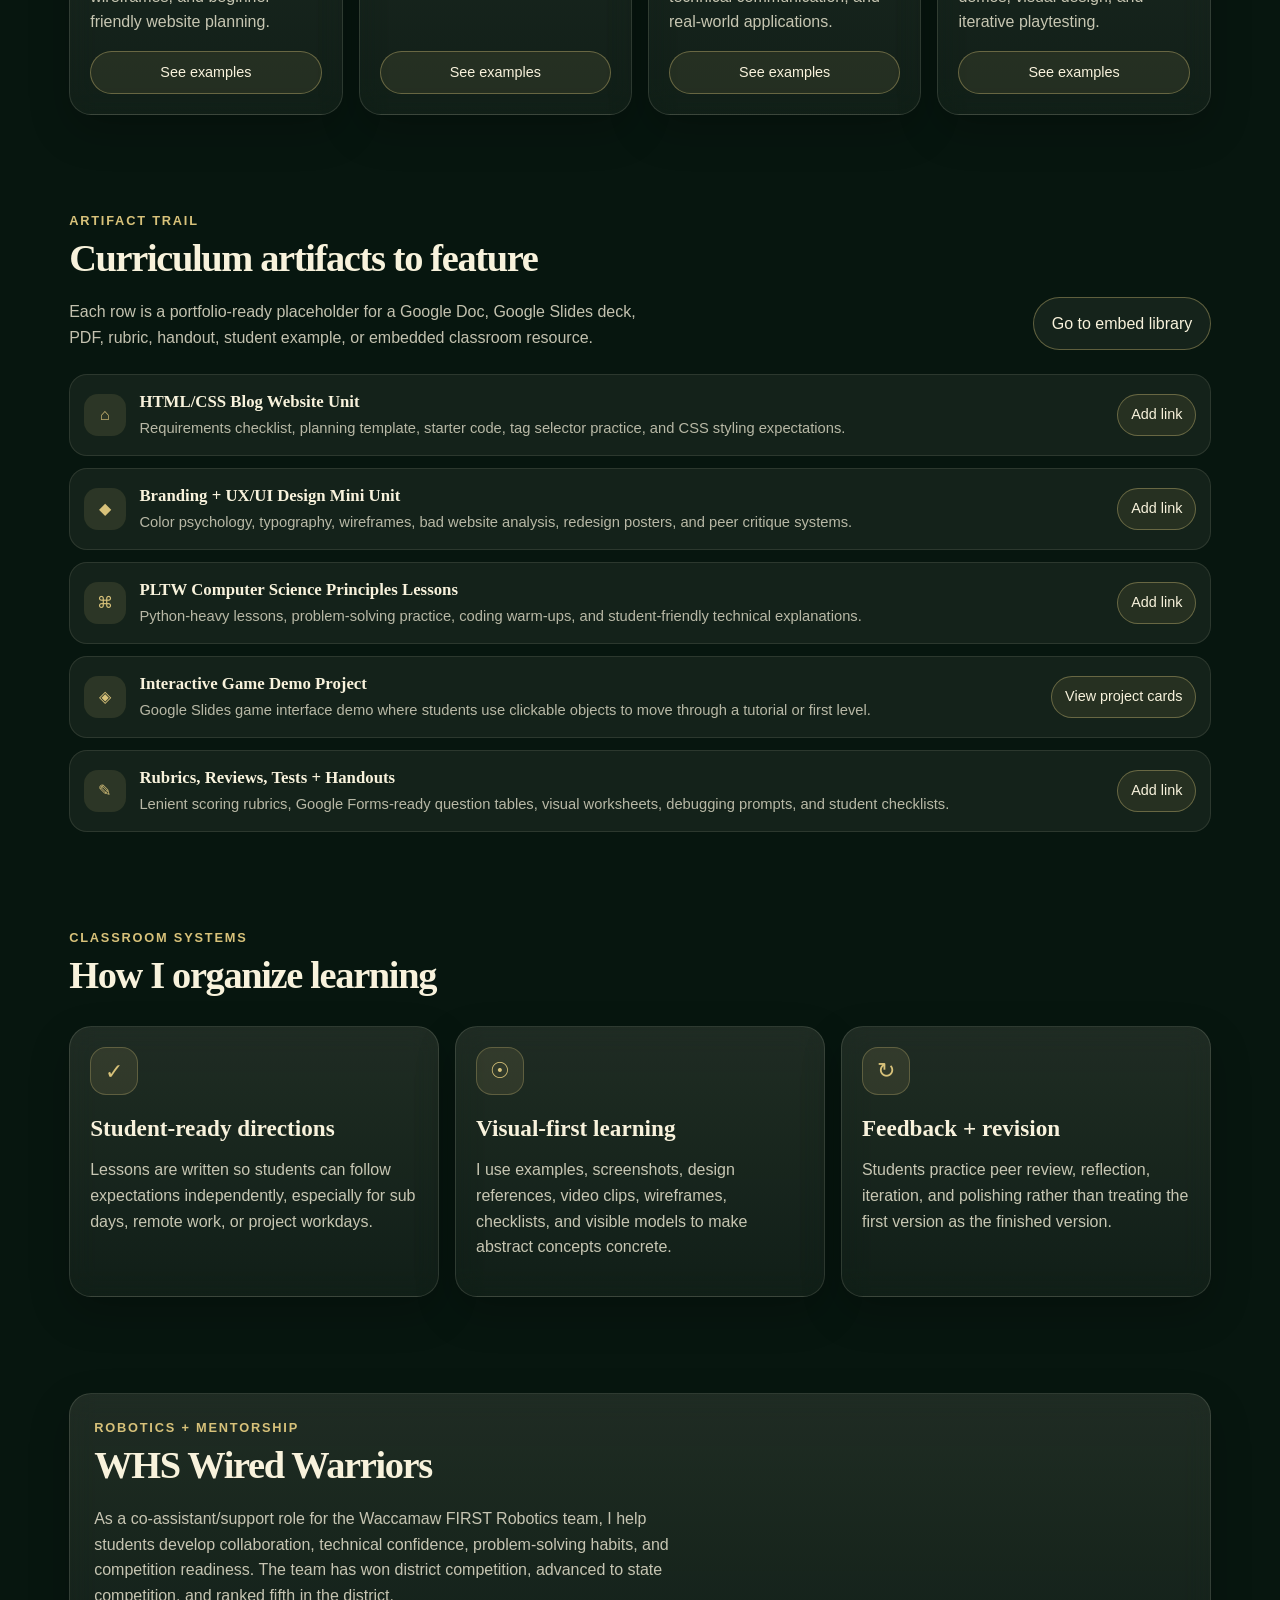
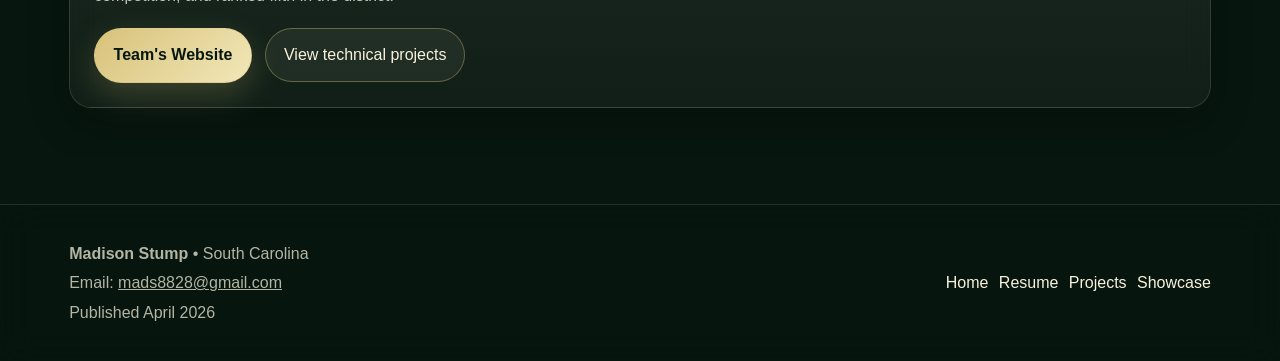
==== commit 3912b67d: "Update curriculum.html" ====
--- a/curriculum.html
+++ b/curriculum.html
@@ -191,8 +191,8 @@
   <footer class="site-footer">
     <div class="footer-inner">
       <div>
-        <p><strong>Madison Stump</strong> • Surfside Beach, SC</p>
-        <p>Email: <a href="mailto:mads8828@gmail.com">mads8828@gmail.com</a> • Phone: <a href="tel:17246798828">724-679-8828</a></p>
+        <p><strong>Madison Stump</strong> • South Carolina</p>
+        <p>Email: <a href="mailto:mads8828@gmail.com">mads8828@gmail.com</a> </p>
         <p>Published April 2026</p>
       </div>
       <div class="footer-links">
